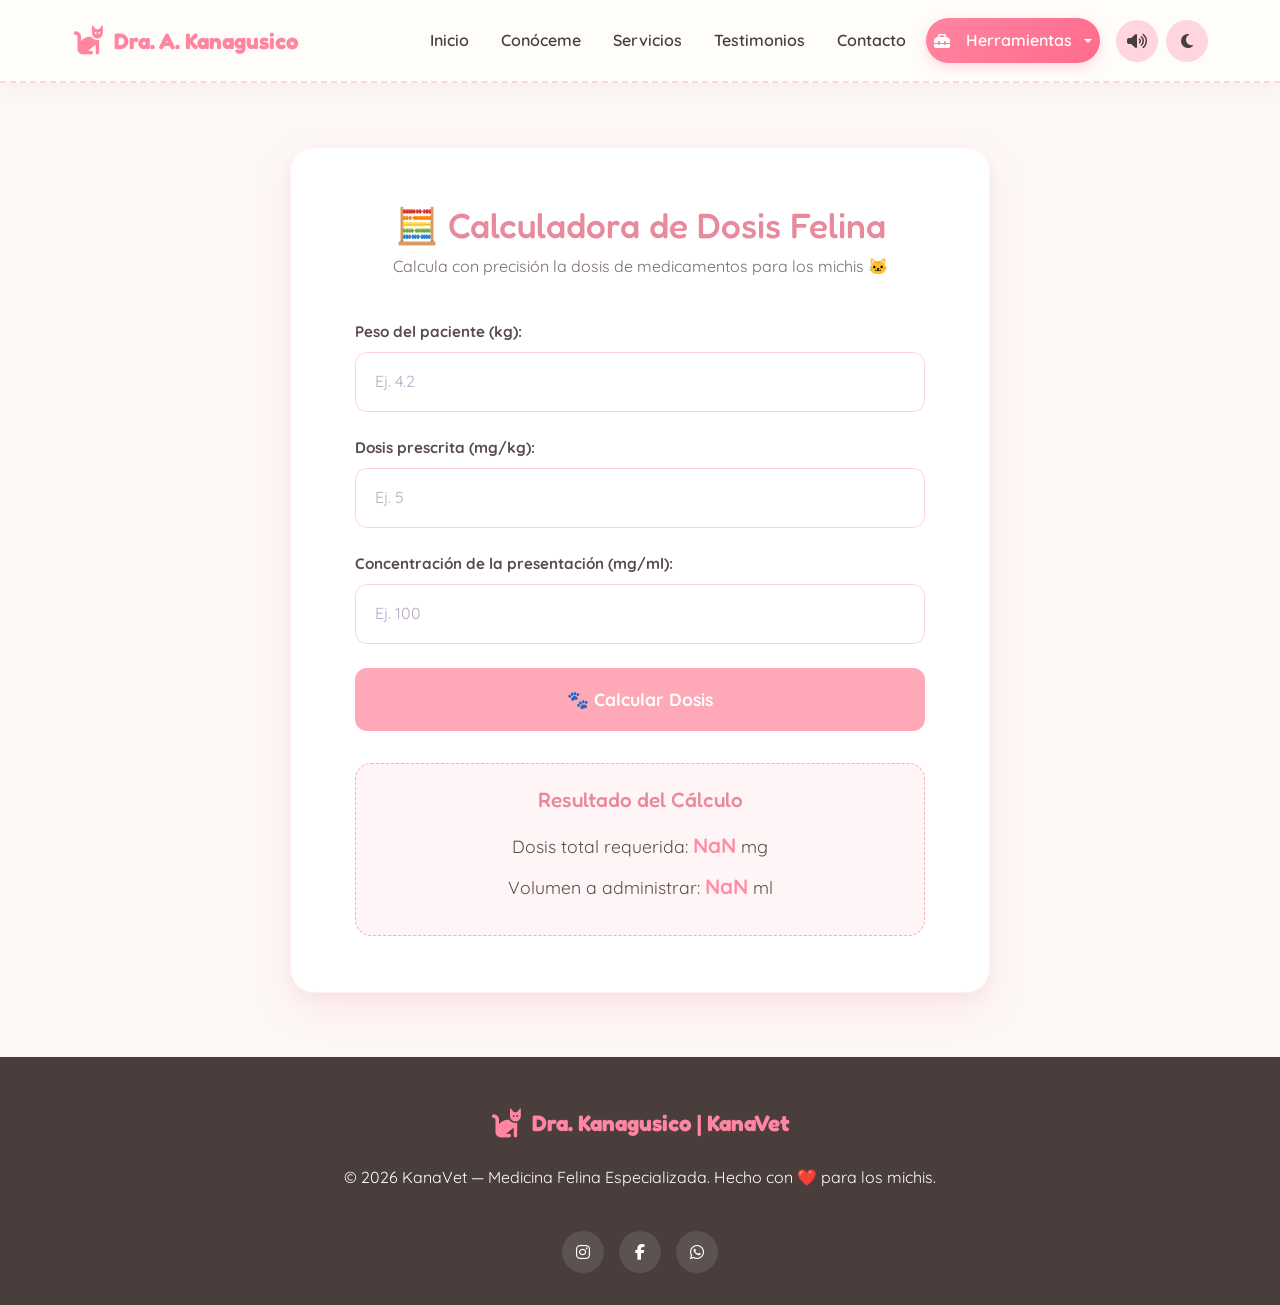
==== html/CalculadoraDosis.html @ 10886fee "se comparte frontend" ====
<!DOCTYPE html>
<html lang="es" class="scroll-smooth">
<head>
  <meta charset="UTF-8" />
  <meta name="viewport" content="width=device-width, initial-scale=1.0" />
  <title>Dra. Kana | Dosis</title>
  <link rel="icon" href="data:image/svg+xml, <svg xmlns=%22http://www.w3.org/2000/svg%22 viewBox=%220 0 100 100%22><text y=%22.9em%22 font-size=%2290%22>🐾</text></svg>">

  <!-- Bootstrap 5 CSS -->
  <link href="https://cdn.jsdelivr.net/npm/bootstrap@5.3.3/dist/css/bootstrap.min.css" rel="stylesheet">

  <!-- Google Fonts -->
  <link rel="preconnect" href="https://fonts.googleapis.com">
  <link rel="preconnect" href="https://fonts.gstatic.com" crossorigin>
  <link href="https://fonts.googleapis.com/css2?family=Fredoka:wght@400;600;700&family=Quicksand:wght@400;600;700&family=Nunito:wght@400;600;700;800&display=swap" rel="stylesheet">

  <!-- FontAwesome Icons -->
  <link rel="stylesheet" href="https://cdnjs.cloudflare.com/ajax/libs/font-awesome/6.4.0/css/all.min.css"/>

  <!-- Estilos personalizados (se mantienen intactos) -->
  <link rel="stylesheet" href="../css/styles.css">
  <link rel="stylesheet" href="../css/dosis.css">

</head>
<body class="relative overflow-x-hidden">

  <!-- Background Paw Pattern Overlay -->
  <div class="paw-bg"></div>

  <!-- ENCABEZADO / BARRA DE NAVEGACIÓN -->
  <div id="menuContainer"></div>

  <!-- CONTENIDO DE LA CALCULADORA -->
  <div id="dosis-page-wrapper">

      
      <div class="dosis-container">
          <div class="calculator-card">
              <div class="header">
                  <h1>🧮 Calculadora de Dosis Felina</h1>
                  <p>Calcula con precisión la dosis de medicamentos para los michis 🐱</p>
              </div>

              <form id="doseForm">
                  <div class="form-group">
                      <label for="weight">Peso del paciente (kg):</label>
                      <input type="number" id="weight" step="0.01" placeholder="Ej. 4.2" required>
                  </div>

                  <div class="form-group">
                      <label for="dose">Dosis prescrita (mg/kg):</label>
                      <input type="number" id="dose" step="0.01" placeholder="Ej. 5" required>
                  </div>

                  <div class="form-group">
                      <label for="concentration">Concentración de la presentación (mg/ml):</label>
                      <input type="number" id="concentration" step="0.01" placeholder="Ej. 100" required>
                  </div>

                  <button type="button" class="btn-calc" onclick="calculateDose()">🐾 Calcular Dosis</button>
              </form>

              <div class="result-box" id="resultBox">
                  <h3>Resultado del Cálculo</h3>
                  <p>Dosis total requerida: <strong id="totalMg">0</strong> mg</p>
                  <p>Volumen a administrar: <strong id="totalMl">0</strong> ml</p>
              </div>
          </div>
      </div>
  </div>

  <!-- ============ FOOTER ============ -->
  <div id="footerContainer"></div>

  <!-- ============ AUDIO ============ -->
  <audio id="bgMusic" loop>
    <source src="../audio/snoozybeats-cat-cafe-lofi-309576.mp3" type="audio/mpeg">
  </audio>

  <!-- Bootstrap 5 JS Bundle -->
  <script src="https://cdn.jsdelivr.net/npm/bootstrap@5.3.3/dist/js/bootstrap.bundle.min.js"></script>

  <!-- JS personalizado -->
  <script src="../js/main.js"></script>
  <script src="../js/calculadoraDosis.js"></script>
 

</body>
</html>
---- css/styles.css ----
/* ============================================================
   VARIABLES GLOBALES
   ============================================================ */
:root {
  --bg-cream: #FFFDF9;
  --pink-soft: #FFD6E0;
  --pink-accent: #FF85A1;
  --pink-hover: #FF6B8B;
  --blue-soft: #C2F0FC;
  --blue-dark: #3A86FF;
  --green-pastel: #C1E7E3;
  --yellow-pastel: #FFEFB9;
  --text-dark: #4A3E3D;
  --text-muted: #806D6B;
  --white: #FFFFFF;
  --card-shadow: 0 10px 25px rgba(255, 133, 161, 0.12);
  --transition-smooth: all 0.3s cubic-bezier(0.34, 1.56, 0.64, 1);

  /* Variables específicas para tema */
  --bg-page: #FFFDF9;
  --bg-section-alt: #FFFFFF;
  --bg-card: #FFFFFF;
  --bg-cream-card: #FFFDF9;
  --text-body: #4A3E3D;
  --text-muted-body: #806D6B;
  --border-soft: #F0E6E6;
  --header-bg: rgba(255, 253, 249, 0.95);
}

/* ============================================================
   DARK MODE: redefinimos variables globales
   ============================================================ */
html.dark,
body.dark {
  --bg-page: #1A1622;
  --bg-section-alt: #1F1B24;
  --bg-card: #2D2636;
  --bg-cream-card: #241F2E;
  --text-dark: #F3E8EE;
  --text-body: #E5DCE8;
  --text-muted: #B8A9C4;
  --text-muted-body: #B8A9C4;
  --border-soft: #3A3245;
  --white: #2D2636; /* cuidado: se usa como fondo de cards */
  --header-bg: rgba(26, 22, 34, 0.95);
}

/* ============================================================
   RESET Y BASE
   ============================================================ */
* {
  box-sizing: border-box;
  margin: 0;
  padding: 0;
}

html { scroll-behavior: smooth; }

body {
  font-family: 'Quicksand', sans-serif;
  background-color: var(--bg-page);
  color: var(--text-body);
  line-height: 1.6;
  overflow-x: hidden;
  transition: background-color 0.3s ease, color 0.3s ease;
}

h1, h2, h3, h4, .brand-logo {
  font-family: 'Fredoka', sans-serif;
  color: var(--text-dark);
}

/* ============================================================
   FONDO DE PATITAS (reemplaza Tailwind)
   ============================================================ */
.paw-bg {
  position: fixed;
  inset: 0;
  pointer-events: none;
  z-index: 0;
  background-image:
    radial-gradient(#FF85A1 0.75px, transparent 0.75px),
    radial-gradient(#FF85A1 0.75px, #FFF9F5 0.75px);
  background-size: 30px 30px;
  background-position: 0 0, 15px 15px;
  opacity: 0.15;
  transition: opacity 0.3s ease;
}

html.dark .paw-bg,
body.dark .paw-bg {
  background-image:
    radial-gradient(#FF85A1 0.75px, transparent 0.75px),
    radial-gradient(#FF85A1 0.75px, #1A1622 0.75px);
  opacity: 0.10;
}

/* Aseguramos que el contenido quede por encima del fondo */
body > header,
body > section,
body > div,
body > footer {
  position: relative;
  z-index: 1;
}

/* ============================================================
   NAVBAR
   ============================================================ */
header.sticky,
.navbar-custom {
  background-color: var(--header-bg) !important;
  backdrop-filter: blur(8px);
  border-bottom: 2px dashed var(--pink-soft);
  box-shadow: 0 4px 20px rgba(0, 0, 0, 0.04);
  transition: background-color 0.3s ease;
  /* CRÍTICO para que el dropdown se vea encima del contenido */
  overflow: visible !important;
  z-index: 2000;
}

.navbar {
  position: relative;
  overflow: visible !important;
}

.nav-container {
  max-width: 1200px;
  margin: 0 auto;
  padding: 0.4rem 2rem;
}

.brand-logo {
  display: flex;
  align-items: center;
  gap: 10px;
  font-size: 1.4rem;
  font-weight: 700;
  color: var(--pink-accent) !important;
  text-decoration: none;
}

.brand-logo i { font-size: 1.8rem; }

.nav-links {
  display: flex;
  align-items: center;
  gap: 12px;
  list-style: none;
}

.nav-link-custom {
  text-decoration: none;
  color: var(--text-dark);
  font-weight: 600;
  font-size: 1rem;
  padding: 8px 12px;
  border-radius: 8px;
  transition: var(--transition-smooth);
}

.nav-link-custom:hover {
  color: var(--pink-accent);
  background-color: rgba(255, 214, 224, 0.35);
}

html.dark .nav-link-custom:hover,
body.dark .nav-link-custom:hover {
  background-color: rgba(255, 133, 161, 0.15);
}

/* Botón píldora Herramientas */
.btn-nav-cita {
  background: linear-gradient(135deg, var(--pink-accent), var(--pink-hover));
  color: #fff !important;
  padding: 10px 22px;
  border-radius: 50px;
  box-shadow: 0 4px 12px rgba(255, 133, 161, 0.3);
  display: inline-flex;
  align-items: center;
  gap: 8px;
  text-decoration: none;
  font-weight: 600;
  transition: var(--transition-smooth);
}

.btn-nav-cita:hover,
.btn-nav-cita:focus {
  transform: translateY(-2px) scale(1.03);
  box-shadow: 0 6px 18px rgba(255, 133, 161, 0.4);
  color: #fff !important;
}

/* ============================================================
   DROPDOWN HERRAMIENTAS - FIX Z-INDEX
   ============================================================ */
.dropdown-menu {
  border-radius: 12px;
  border: 1px solid var(--border-soft);
  box-shadow: 0 10px 25px rgba(0, 0, 0, 0.15);
  padding: 0.5rem 0;
  min-width: 230px;
  background-color: var(--bg-card);
  /* Sobrescribe el contenido */
  z-index: 3000 !important;
  position: absolute !important;
  margin-top: 8px;
}

.dropdown-item {
  padding: 10px 20px;
  color: var(--text-body);
  font-weight: 500;
  transition: all 0.2s;
  display: block;
  text-decoration: none;
}

.dropdown-item:hover,
.dropdown-item:focus {
  background-color: var(--pink-soft);
  color: var(--pink-hover);
}

html.dark .dropdown-item:hover,
body.dark .dropdown-item:hover {
  background-color: rgba(255, 133, 161, 0.15);
  color: var(--pink-accent);
}

.dropdown-divider {
  margin: 0.4rem 0;
  border-color: var(--border-soft);
}

/* ============================================================
   BOTONES ACCIÓN (sonido / tema)
   ============================================================ */
.btn-action {
  background-color: var(--pink-soft);
  color: var(--text-dark);
  border-radius: 50%;
  width: 42px;
  height: 42px;
  display: flex;
  align-items: center;
  justify-content: center;
  border: none;
  transition: var(--transition-smooth);
  font-size: 1rem;
}

.btn-action:hover {
  background-color: var(--pink-accent);
  color: #fff;
  transform: scale(1.08);
}

html.dark .btn-action,
body.dark .btn-action {
  background-color: #3A3245;
  color: var(--text-body);
}

/* ============================================================
   HERO
   ============================================================ */
.hero {
  padding: 4rem 2rem 5rem;
  background: radial-gradient(circle at 10% 20%, #FFF5F7 0%, var(--bg-page) 90%);
  position: relative;
  transition: background 0.3s ease;
}

html.dark .hero,
body.dark .hero {
  background: radial-gradient(circle at 10% 20%, #2A2333 0%, var(--bg-page) 90%);
}

.hero-container {
  max-width: 1200px;
  margin: 0 auto;
  display: grid;
  grid-template-columns: 1fr 1fr;
  gap: 3rem;
  align-items: center;
}

.hero-badge {
  display: inline-flex;
  align-items: center;
  gap: 8px;
  background-color: var(--pink-soft);
  color: var(--pink-hover);
  padding: 8px 18px;
  border-radius: 50px;
  font-weight: 700;
  font-size: 0.9rem;
  margin-bottom: 1.5rem;
}

.hero-title {
  font-size: 3rem;
  color: var(--text-dark);
  line-height: 1.2;
  margin-bottom: 1.2rem;
}

.hero-title span { color: var(--pink-accent); }

.hero-description {
  font-size: 1.15rem;
  color: var(--text-muted-body);
  margin-bottom: 2rem;
}

.hero-buttons {
  display: flex;
  gap: 15px;
  flex-wrap: wrap;
}

.btn-primary {
  background: linear-gradient(135deg, var(--pink-accent), var(--pink-hover));
  color: #fff;
  padding: 14px 28px;
  border-radius: 50px;
  font-weight: 700;
  text-decoration: none;
  box-shadow: 0 6px 15px rgba(255, 133, 161, 0.35);
  transition: var(--transition-smooth);
  display: inline-flex;
  align-items: center;
  gap: 10px;
  border: none;
  cursor: pointer;
}

.btn-primary:hover {
  transform: translateY(-4px);
  box-shadow: 0 10px 22px rgba(255, 133, 161, 0.45);
}

.btn-secondary {
  background-color: var(--bg-card);
  color: var(--text-dark);
  border: 2px solid var(--pink-soft);
  padding: 14px 28px;
  border-radius: 50px;
  font-weight: 700;
  text-decoration: none;
  transition: var(--transition-smooth);
  display: inline-flex;
  align-items: center;
  gap: 10px;
}

.btn-secondary:hover {
  background-color: var(--pink-soft);
  color: var(--pink-hover);
  transform: translateY(-3px);
}

.hero-image-wrapper { position: relative; text-align: center; }

.hero-avatar {
  width: 100%;
  max-width: 440px;
  border-radius: 30px;
  border: 6px solid var(--bg-card);
  box-shadow: var(--card-shadow);
  background-color: var(--blue-soft);
}

/* ============================================================
   FEATURES
   ============================================================ */
.features {
  padding: 5rem 2rem;
  background-color: var(--bg-section-alt);
  transition: background-color 0.3s ease;
}

.section-header {
  text-align: center;
  max-width: 650px;
  margin: 0 auto 3.5rem;
}

.section-title {
  font-size: 2.3rem;
  color: var(--text-dark);
  margin-bottom: 0.8rem;
}

.section-subtitle {
  color: var(--text-muted-body);
  font-size: 1.1rem;
}

.features-grid {
  max-width: 1200px;
  margin: 0 auto;
  display: grid;
  grid-template-columns: repeat(auto-fit, minmax(280px, 1fr));
  gap: 2rem;
}

.feature-card {
  background-color: var(--bg-cream-card);
  padding: 2.5rem 1.8rem;
  border-radius: 24px;
  text-align: center;
  border: 2px solid transparent;
  transition: var(--transition-smooth);
}

.feature-card:hover {
  border-color: var(--pink-soft);
  transform: translateY(-8px);
  box-shadow: var(--card-shadow);
}

.feature-card h3 { color: var(--text-dark); }
.feature-card p { color: var(--text-muted-body); }

.feature-icon {
  width: 70px;
  height: 70px;
  background-color: var(--pink-soft);
  color: var(--pink-hover);
  border-radius: 50%;
  display: flex;
  align-items: center;
  justify-content: center;
  font-size: 1.8rem;
  margin: 0 auto 1.5rem;
}

/* ============================================================
   SERVICES
   ============================================================ */
.services {
  padding: 5rem 2rem;
  background-color: var(--bg-page);
  transition: background-color 0.3s ease;
}

.services-grid {
  max-width: 1200px;
  margin: 0 auto;
  display: grid;
  grid-template-columns: repeat(auto-fit, minmax(250px, 1fr));
  gap: 1.8rem;
}

.service-card {
  background: var(--bg-card);
  padding: 2rem;
  border-radius: 20px;
  box-shadow: 0 4px 15px rgba(0,0,0,0.03);
  transition: var(--transition-smooth);
  border-left: 5px solid var(--pink-accent);
}

.service-card:hover {
  transform: translateY(-5px);
  box-shadow: var(--card-shadow);
}

.service-card h3 {
  color: var(--text-dark);
  margin-bottom: 0.8rem;
  display: flex;
  align-items: center;
  gap: 10px;
}

.service-card p { color: var(--text-muted-body); }

/* ============================================================
   TESTIMONIOS
   ============================================================ */
.testimonials {
  padding: 5rem 2rem;
  background-color: var(--bg-section-alt);
  transition: background-color 0.3s ease;
}

/* Overrides para sección con estilos inline */
html.dark #testimonios,
body.dark #testimonios {
  background-color: var(--bg-section-alt) !important;
}

html.dark #testimonios h2,
body.dark #testimonios h2 {
  color: var(--text-dark) !important;
}

html.dark #testimonios > .section-header p,
body.dark #testimonios > .section-header p {
  color: var(--text-muted-body) !important;
}

html.dark #testimonios > div:nth-child(2) > div,
body.dark #testimonios > div:nth-child(2) > div {
  filter: brightness(0.85) saturate(0.7);
}

html.dark #testimonios > div:nth-child(2) > div h4,
body.dark #testimonios > div:nth-child(2) > div h4 {
  color: var(--text-dark) !important;
}

html.dark #testimonios > div:nth-child(2) > div p,
body.dark #testimonios > div:nth-child(2) > div p {
  color: var(--text-body) !important;
}

/* ============================================================
   SECCIÓN CONÓCEME (estilos inline)
   ============================================================ */
html.dark #conoceme h2,
body.dark #conoceme h2 {
  color: var(--text-dark) !important;
}

html.dark #conoceme p,
body.dark #conoceme p {
  color: var(--text-muted-body) !important;
}

html.dark #conoceme li,
html.dark #conoceme li span,
body.dark #conoceme li,
body.dark #conoceme li span {
  color: var(--text-body) !important;
}

/* ============================================================
   BOOKING / CONTACTO (estilos inline)
   ============================================================ */
.booking {
  padding: 5rem 2rem;
  background: linear-gradient(180deg, var(--bg-page) 0%, #FFF0F3 100%);
  transition: background 0.3s ease;
}

html.dark .booking,
body.dark .booking {
  background: linear-gradient(180deg, var(--bg-page) 0%, #2A1F2B 100%);
}

/* Contenedor principal (inline: background: white) */
html.dark #contacto > div,
body.dark #contacto > div {
  background: var(--bg-card) !important;
  border-color: var(--border-soft) !important;
}

/* Columna izquierda (inline: #FDE2E4) */
html.dark #contacto > div > div:first-child,
body.dark #contacto > div > div:first-child {
  background-color: #2E2436 !important;
}

/* Columna derecha (inline: white) */
html.dark #contacto > div > div:last-child,
body.dark #contacto > div > div:last-child {
  background: var(--bg-card) !important;
}

/* Textos */
html.dark #contacto h2,
body.dark #contacto h2 {
  color: var(--text-dark) !important;
}

html.dark #contacto p,
html.dark #contacto li,
body.dark #contacto p,
body.dark #contacto li {
  color: var(--text-body) !important;
}

/* Inputs / select / textarea */
html.dark #contacto input,
html.dark #contacto select,
html.dark #contacto textarea,
body.dark #contacto input,
body.dark #contacto select,
body.dark #contacto textarea {
  background-color: #241F2E !important;
  border-color: var(--border-soft) !important;
  color: var(--text-body) !important;
}

html.dark #contacto input::placeholder,
html.dark #contacto textarea::placeholder,
body.dark #contacto input::placeholder,
body.dark #contacto textarea::placeholder {
  color: var(--text-muted-body) !important;
  opacity: 0.6;
}

html.dark #contacto label,
body.dark #contacto label {
  color: var(--text-muted-body) !important;
}

/* Tarjeta "Atención amorosa" */
html.dark #contacto > div > div:first-child > div:last-child,
body.dark #contacto > div > div:first-child > div:last-child {
  background: rgba(255, 255, 255, 0.06) !important;
  border-color: rgba(255, 255, 255, 0.1) !important;
}

/* Círculos con iconos (inline: background white) */
html.dark #contacto > div > div:first-child ul li > div,
body.dark #contacto > div > div:first-child ul li > div {
  background: #3A3245 !important;
}

/* ============================================================
   FORM CONTROL (genérico)
   ============================================================ */
.form-group { margin-bottom: 1.5rem; }

.form-group label {
  display: block;
  font-weight: 600;
  margin-bottom: 0.5rem;
  color: var(--text-dark);
}

.form-control {
  width: 100%;
  padding: 14px 18px;
  border: 2px solid var(--border-soft);
  border-radius: 12px;
  font-size: 1rem;
  font-family: inherit;
  background-color: var(--bg-card);
  color: var(--text-body);
  transition: var(--transition-smooth);
  outline: none;
}

.form-control:focus {
  border-color: var(--pink-accent);
  box-shadow: 0 0 0 4px rgba(255, 133, 161, 0.15);
}

.form-control::placeholder {
  color: var(--text-muted-body);
  opacity: 0.7;
}

/* ============================================================
   FOOTER
   ============================================================ */
footer {
  background-color: var(--text-dark);
  color: #FFFFFF;
  padding: 3rem 2rem 2rem;
  text-align: center;
}

html.dark footer,
body.dark footer {
  background-color: #120F18;
}

html.dark footer .brand-logo,
body.dark footer .brand-logo {
  color: var(--pink-accent) !important;
}

html.dark footer p,
body.dark footer p {
  color: #B8A9C4;
}

.footer-content {
  max-width: 1200px;
  margin: 0 auto;
  display: flex;
  flex-direction: column;
  align-items: center;
  gap: 1.5rem;
}

.social-links { display: flex; gap: 15px; }

.social-icon {
  width: 42px;
  height: 42px;
  background-color: rgba(255, 255, 255, 0.1);
  color: #FFFFFF;
  border-radius: 50%;
  display: flex;
  align-items: center;
  justify-content: center;
  text-decoration: none;
  transition: var(--transition-smooth);
}

.social-icon:hover {
  background-color: var(--pink-accent);
  transform: translateY(-3px);
}

/* ============================================================
   PARTÍCULAS DE PATITAS
   ============================================================ */
.paw-particle {
  position: fixed;
  pointer-events: none;
  font-size: 1.5rem;
  color: var(--pink-accent);
  animation: pawPop 0.7s ease-out forwards;
  z-index: 9999;
  transform: translate(-50%, -50%);
}

@keyframes pawPop {
  0%   { opacity: 1; transform: translate(-50%, -50%) scale(0.5) rotate(0deg); }
  100% { opacity: 0; transform: translate(-50%, -120px) scale(1.4) rotate(25deg); }
}

/* ============================================================
   NAVBAR TOGGLER
   ============================================================ */
.navbar-toggler { border: none !important; }
.navbar-toggler:focus { box-shadow: none !important; }

/* ============================================================
   RESPONSIVE
   ============================================================ */
@media (max-width: 991px) {
  .nav-container { padding: 0.6rem 1rem; }

  .nav-links {
    flex-direction: column;
    align-items: flex-start;
    gap: 8px;
    padding: 1rem 0;
    width: 100%;
  }

  .nav-item { width: 100%; }

  .nav-link-custom {
    display: block;
    width: 100%;
    padding: 10px 12px;
  }

  .dropdown-menu {
    position: static !important;
    box-shadow: none;
    background: rgba(255, 214, 224, 0.25);
    margin-top: 0;
    border-radius: 12px;
    width: 100%;
  }

  html.dark .dropdown-menu,
  body.dark .dropdown-menu {
    background: rgba(255, 133, 161, 0.10);
  }

  .btn-nav-cita {
    width: 100%;
    justify-content: center;
  }

  .hero-container {
    grid-template-columns: 1fr;
    text-align: center;
  }

  .hero-title { font-size: 2.2rem; }

  .hero-buttons { justify-content: center; }
}

@media (min-width: 992px) {
  .nav-container { padding: 0.6rem 2rem; }
}

/* ============================================================
   TRANSICIONES SUAVES AL CAMBIAR TEMA
   ============================================================ */
body,
body * {
  transition: background-color 0.3s ease,
              color 0.3s ease,
              border-color 0.3s ease;
}

/* Excepciones: no animar estos */
.paw-particle,
.hero-avatar,
.paw-bg,
.hero {
  transition: none !important;
}
---- css/dosis.css ----
/* ============================================================
   ESTILOS EXCLUSIVOS PARA LA CALCULADORA DE DOSIS
   ============================================================ */

#dosis-page-wrapper {
  min-height: 100vh;
  display: flex;
  flex-direction: column;
  background-color: #FDF8F5; /* Fondo crema de la página */
  padding: 2rem;
}

/* Centrar la tarjeta */
.dosis-container {
  flex: 1;
  display: flex;
  justify-content: center;
  align-items: center;
  padding: 2rem 1rem;
}

/* Enlace Volver */
.back-link {
  display: inline-block;
  max-width: 700px;
  margin: 0 auto 1.5rem auto;
  width: 100%;
  color: #FF8CA3;
  text-decoration: none;
  font-weight: 700;
  font-family: 'Quicksand', sans-serif;
  transition: all 0.3s ease;
}

.back-link:hover {
  color: #FF6B8B;
  transform: translateX(-5px);
}

/* Tarjeta Blanca */
.calculator-card {
  background: #FFFFFF;
  border-radius: 24px;
  padding: 3.5rem 4rem;
  box-shadow: 0 15px 35px rgba(255, 140, 163, 0.15), 0 5px 15px rgba(0, 0, 0, 0.03);
  border: 1px solid #FFF0F3;
  max-width: 700px;
  width: 100%;
}

/* Encabezado */
.calculator-card .header {
  text-align: center;
  margin-bottom: 2.5rem;
}

.calculator-card .header h1 {
  font-family: 'Fredoka', sans-serif;
  font-size: 2.2rem;
  color: #E88A9B;
  margin-bottom: 0.5rem;
  display: flex;
  align-items: center;
  justify-content: center;
  gap: 10px;
}

.calculator-card .header p {
  color: #7A6B6B;
  font-size: 1rem;
  font-family: 'Quicksand', sans-serif;
}

/* Formulario */
.calculator-card .form-group {
  margin-bottom: 1.5rem;
  text-align: left;
}

.calculator-card .form-group label {
  display: block;
  font-family: 'Quicksand', sans-serif;
  font-weight: 700;
  color: #5A4B4B;
  margin-bottom: 0.5rem;
  font-size: 0.95rem;
}

.calculator-card .form-group input {
  width: 100%;
  padding: 1rem 1.2rem;
  border: 1.5px solid #FFD1DB;
  border-radius: 12px;
  font-size: 1rem;
  font-family: 'Quicksand', sans-serif;
  color: #4A3E3D;
  background-color: #FFFFFF;
  transition: all 0.3s ease;
  outline: none;
}

.calculator-card .form-group input::placeholder {
  color: #B8A9C4;
}

.calculator-card .form-group input:focus {
  border-color: #FF8CA3;
  box-shadow: 0 0 0 4px rgba(255, 140, 163, 0.1);
}

/* Botón Calcular */
.btn-calc {
  width: 100%;
  padding: 1.1rem;
  margin-top: 1rem;
  background-color: #FFA9B8;
  color: white;
  border: none;
  border-radius: 12px;
  font-family: 'Quicksand', sans-serif;
  font-size: 1.1rem;
  font-weight: 700;
  cursor: pointer;
  transition: all 0.3s ease;
  display: flex;
  align-items: center;
  justify-content: center;
  gap: 10px;
}

.btn-calc:hover {
  background-color: #FF8CA3;
  transform: translateY(-2px);
  box-shadow: 0 8px 20px rgba(255, 140, 163, 0.3);
}

/* Caja de Resultados */
.result-box {
  display: none;
  margin-top: 2rem;
  padding: 1.5rem;
  background-color: #FFF5F7;
  border-radius: 16px;
  border: 1.5px dashed #FFA9B8;
  text-align: center;
  animation: fadeIn 0.5s ease-out forwards;
}

.result-box h3 {
  font-family: 'Fredoka', sans-serif;
  color: #E88A9B;
  margin-bottom: 1rem;
  font-size: 1.3rem;
}

.result-box p {
  font-family: 'Quicksand', sans-serif;
  color: #5A4B4B;
  font-size: 1.1rem;
  margin-bottom: 0.5rem;
}

.result-box strong {
  color: #FF8CA3;
  font-size: 1.3rem;
  font-weight: 800;
}

@keyframes fadeIn {
  from { opacity: 0; transform: translateY(10px); }
  to { opacity: 1; transform: translateY(0); }
}

/* Modo Oscuro */
html.dark #dosis-page-wrapper,
body.dark #dosis-page-wrapper { background-color: #1A1622; }

html.dark .calculator-card,
body.dark .calculator-card {
  background: #2D2636;
  border-color: #3A3245;
}

html.dark .calculator-card .form-group input,
body.dark .calculator-card .form-group input {
  background-color: #241F2E;
  border-color: #3A3245;
  color: #F3E8EE;
}

html.dark .calculator-card .form-group label,
html.dark .calculator-card .header p,
body.dark .calculator-card .form-group label,
body.dark .calculator-card .header p {
  color: #B8A9C4;
}

html.dark .result-box,
body.dark .result-box {
  background-color: #241F2E;
  border-color: #FF8CA3;
}

html.dark .result-box p,
body.dark .result-box p {
  color: #F3E8EE;
}

/* Responsive */
@media (max-width: 768px) {
  .calculator-card { padding: 2rem 1.5rem; }
  .calculator-card .header h1 { font-size: 1.8rem; flex-direction: column; }
}
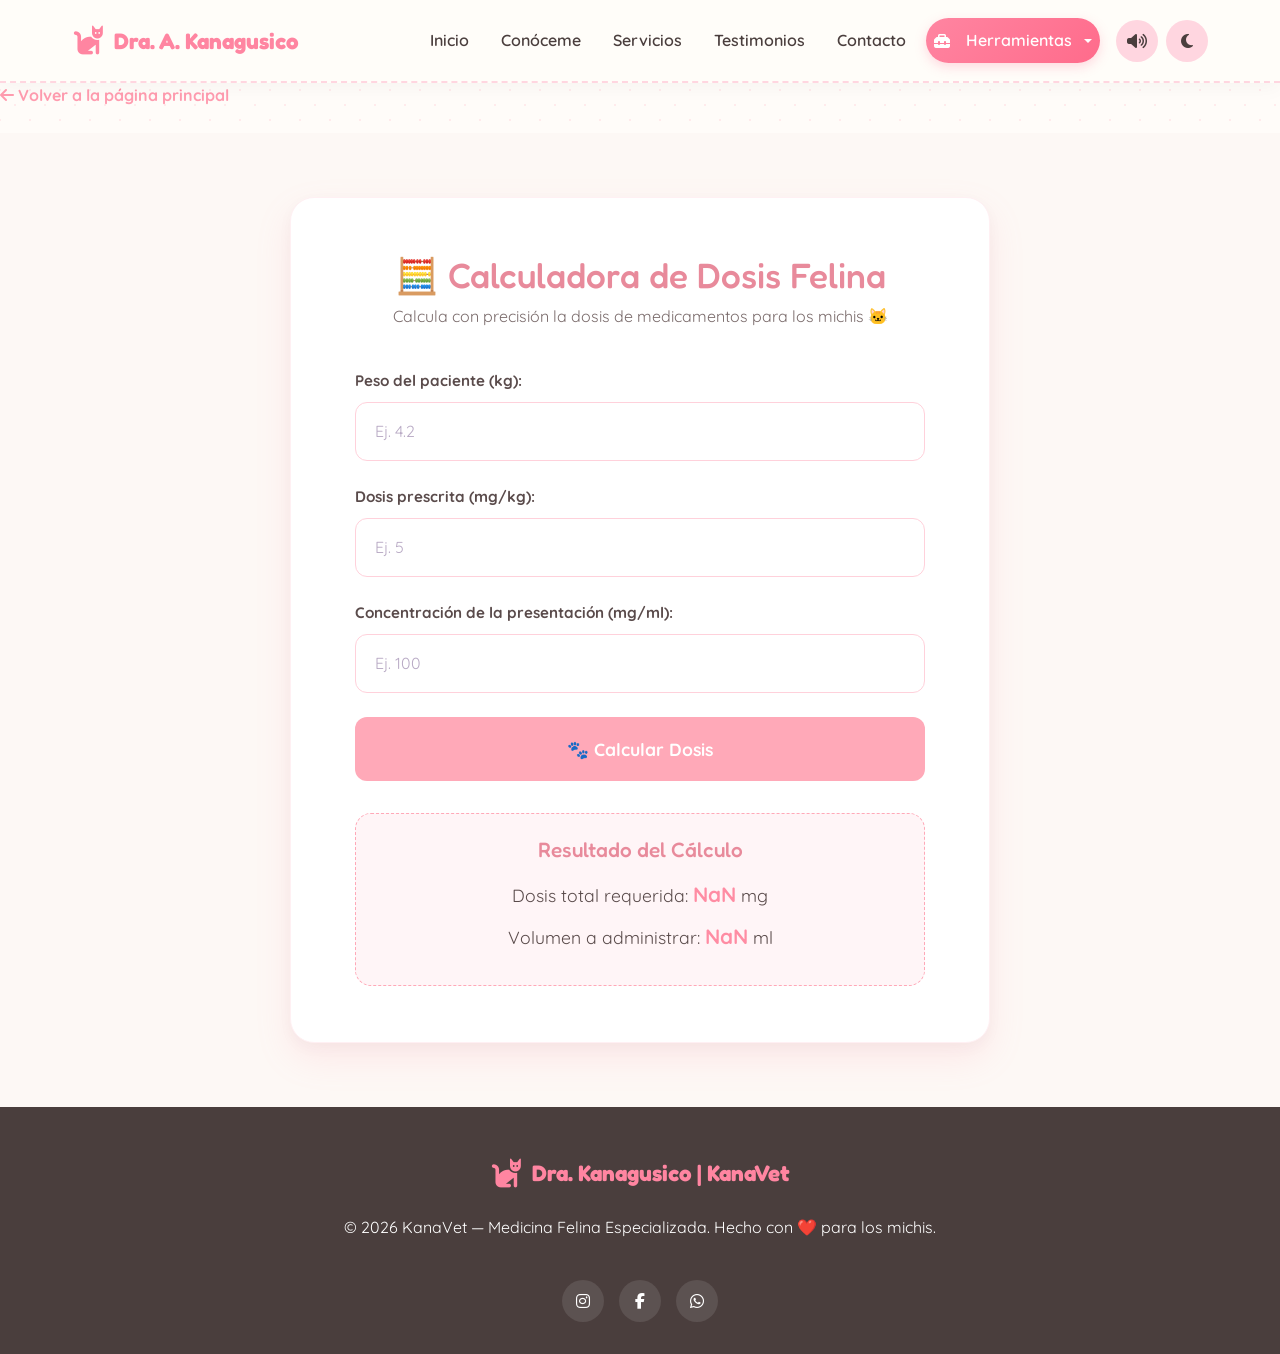
==== commit 991ed1ad: "Se agrega link de retorno" ====
--- a/html/CalculadoraDosis.html
+++ b/html/CalculadoraDosis.html
@@ -29,6 +29,8 @@
 
   <!-- ENCABEZADO / BARRA DE NAVEGACIÓN -->
   <div id="menuContainer"></div>
+
+       <a href="../index.html" class="back-link"><i class="fas fa-arrow-left"></i> Volver a la página principal</a>
 
   <!-- CONTENIDO DE LA CALCULADORA -->
   <div id="dosis-page-wrapper">
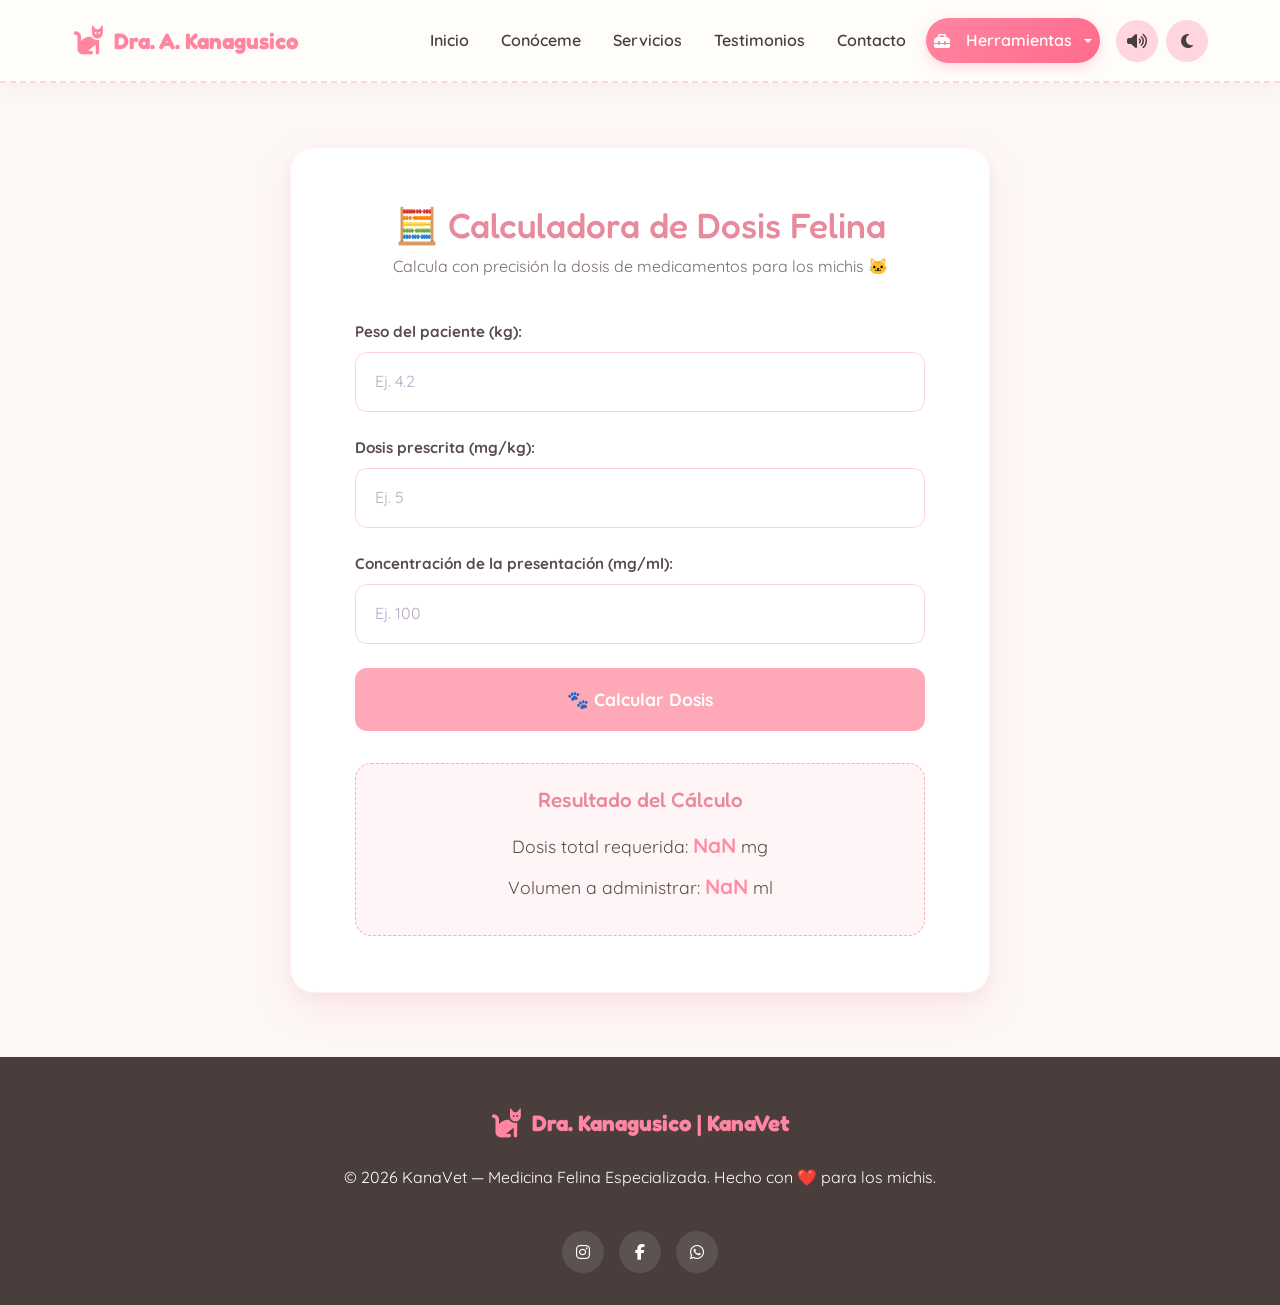
==== commit 6ff06545: "Se cambia link de retorno" ====
--- a/html/CalculadoraDosis.html
+++ b/html/CalculadoraDosis.html
@@ -30,7 +30,6 @@
   <!-- ENCABEZADO / BARRA DE NAVEGACIÓN -->
   <div id="menuContainer"></div>
 
-       <a href="../index.html" class="back-link"><i class="fas fa-arrow-left"></i> Volver a la página principal</a>
 
   <!-- CONTENIDO DE LA CALCULADORA -->
   <div id="dosis-page-wrapper">
